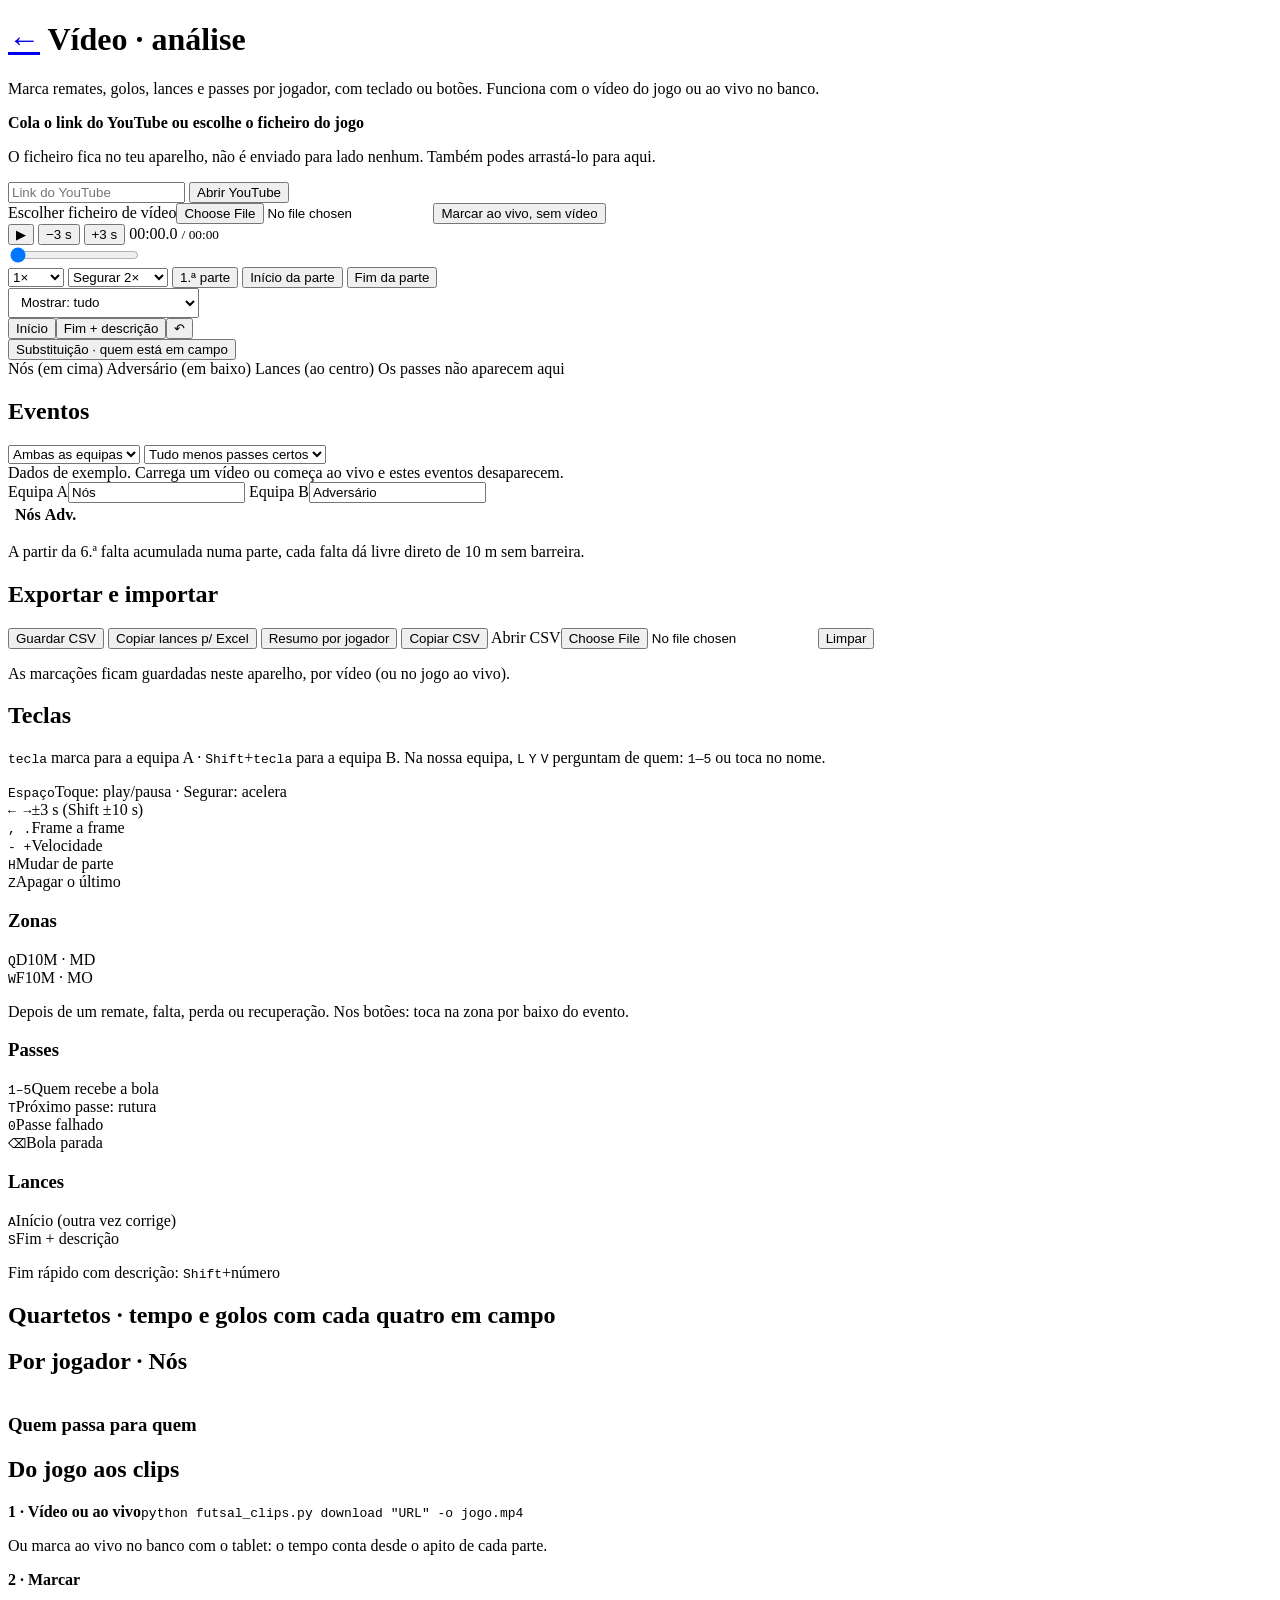
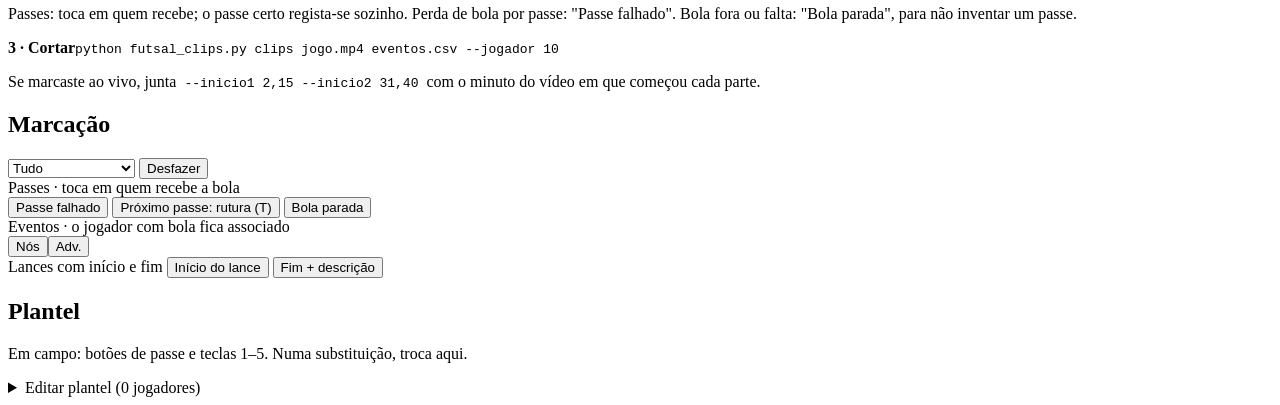
==== marcador.html @ a52cfd26 "Add files via upload" ====
<!doctype html><html lang="pt-PT"><head><meta charset=utf8><link rel="manifest" href="manifest.webmanifest"><meta name="theme-color" content="#0F7159"><link rel="icon" href="icons/icon.svg" type="image/svg+xml"><link rel="apple-touch-icon" href="icons/icon-192.png"><meta name=viewport content="width=device-width,initial-scale=1,viewport-fit=cover"><link rel="stylesheet" href="css/marcador.css"></head><body>
<title>Vídeo · Futsal Lab</title>
<link rel="preconnect" href="https://fonts.googleapis.com">
<link rel="preconnect" href="https://fonts.gstatic.com" crossorigin>
<link rel="stylesheet" href="https://fonts.googleapis.com/css2?family=Barlow+Condensed:wght@500;600;700&family=IBM+Plex+Mono:wght@400;500&family=IBM+Plex+Sans:wght@400;500;600&display=swap">



<div class="wrap">
  <header class="top">
    <h1><a href="index.html#/epoca" id="backApp" class="backapp" aria-label="Voltar ao Futsal Lab">←</a> Vídeo <span>· análise</span></h1>
    <p class="sub" id="jogoSub" hidden></p>
    <p class="sub" id="subTxt">Marca remates, golos, lances e passes por jogador, com teclado ou botões. Funciona com o vídeo do jogo ou ao vivo no banco.</p>
  </header>

  <div class="layout">
    <div class="maincol">
    <section class="panel" aria-label="Vídeo e marcação">
      <div class="stage" id="stage">
        <video id="vid" playsinline preload="metadata" hidden></video>
        <div id="yt" class="ytbox" hidden></div>
        <div class="drop" id="drop">
          <strong>Cola o link do YouTube ou escolhe o ficheiro do jogo</strong>
          <p>O ficheiro fica no teu aparelho, não é enviado para lado nenhum. Também podes arrastá-lo para aqui.</p>
          <div class="saved" id="savedList" hidden></div>
          <div class="row ytrow">
            <input id="ytIn" type="url" inputmode="url" placeholder="Link do YouTube" aria-label="Link do YouTube">
            <button class="primary" id="ytGo">Abrir YouTube</button>
          </div>
          <p class="ytmsg" id="ytMsg" hidden></p>
          <div class="row">
            <label class="btn primary" for="file">Escolher ficheiro de vídeo<input type="file" id="file" accept="video/*"></label>
            <button class="ghost" id="goLive">Marcar ao vivo, sem vídeo</button>
          </div>
        </div>
        <div class="livebox" id="liveBox" hidden>
          <div class="lbl" id="liveLbl">1.ª parte</div>
          <div class="big" id="liveClock">00:00</div>
          <div class="row">
            <button class="primary" id="start1">Iniciar 1.ª parte</button>
            <button class="primary" id="start2">Iniciar 2.ª parte</button>
            <button id="liveEnd">Terminar parte</button>
          </div>
          <p class="small" id="liveInfo">Carrega em "Iniciar" no apito inicial. O tempo conta desde aí, sem parar.</p>
          <div class="row">
            <button id="liveNew">Novo jogo</button>
            <button id="liveExit">Sair do modo ao vivo</button>
          </div>
          <div class="row" id="liveNewConfirm" hidden><span class="small">Apagar os eventos deste jogo ao vivo?</span><button id="liveNewYes">Apagar</button><button id="liveNewNo">Cancelar</button></div>
        </div>
        <div class="whobox" id="whoBox" hidden>
          <div class="q" id="whoQ">Falta · de quem?</div>
          <div class="row" id="whoCourt"></div>
          <div class="row" id="whoBench"></div>
          <div class="row"><button id="whoNone">Sem jogador (Esc)</button></div>
        </div>
        <div class="descbox" id="descBox" hidden>
          <input id="descIn" list="descList" placeholder="Descrição do lance (Enter guarda, Esc cancela)" autocomplete="off" aria-label="Descrição do lance">
          <datalist id="descList"></datalist>
          <button id="descOk" class="primary">Guardar</button>
        </div>
        <div class="flash" id="flash" style="opacity:0"><span class="dot" id="flashDot"></span><span id="flashTxt"></span></div>
      </div>

      <div class="transport" id="transport">
        <button class="icon" id="play" aria-label="Reproduzir ou pausar" title="Toque: play/pausa · Segurar: acelera">▶</button>
        <button id="back" title="Recuar 3 s (←)">−3 s</button>
        <button id="fwd" title="Avançar 3 s (→)">+3 s</button>
        <span class="clock" id="clock">00:00.0 <small>/ 00:00</small></span>
        <div class="grow"><input type="range" id="seek" min="0" max="1000" value="0" step="1" aria-label="Posição no vídeo"></div>
        <select id="speed" aria-label="Velocidade normal" title="Velocidade normal (- e +)">
          <option value="0.5">0,5×</option><option value="0.75">0,75×</option><option value="1" selected>1×</option><option value="1.5">1,5×</option><option value="2">2×</option>
        </select>
        <select id="holdSpeed" aria-label="Velocidade ao segurar Espaço" title="Velocidade enquanto seguras Espaço ou o botão ▶">
          <option value="1.5">Segurar 1,5×</option><option value="2" selected>Segurar 2×</option><option value="3">Segurar 3×</option><option value="4">Segurar 4×</option>
        </select>
        <button class="parte" id="parte" title="Mudar de parte (H)">1.ª parte</button>
        <button id="vIni" title="Regista o apito de início desta parte e quem está em campo">Início da parte</button>
        <button id="vFim" title="Regista o fim desta parte">Fim da parte</button>
      </div>

      <div class="qlance" id="qLance" aria-label="Lances (atalho)">
        <select id="qView" aria-label="O que mostrar" style="justify-self:start;min-height:30px;padding:4px 8px">
          <option value="tudo">Mostrar: tudo</option><option value="lances">Mostrar: só lances</option><option value="lev">Mostrar: lances + eventos</option><option value="sempasses">Mostrar: sem passes</option>
        </select>
        <div class="qrow"><button id="qIni" class="qini">Início</button><button id="qFim" class="qfim">Fim + descrição</button><button id="qUndo" aria-label="Desfazer" title="Desfazer">↶</button></div>
        <div class="qchips" id="qChips"></div>
        <button id="qSub" class="qsub">Substituição · quem está em campo</button>
      </div>
      <div class="timeline" id="timeline" aria-label="Linha temporal de eventos">
        <div class="axis"></div>
        <div id="ticks"></div>
        <div class="head" id="head" style="left:0"></div>
      </div>
      <div class="tl-legend">
        <span><i class="sw" style="background:var(--team-a)"></i><span id="lgA">Nós</span> (em cima)</span>
        <span><i class="sw" style="background:var(--team-b)"></i><span id="lgB">Adversário</span> (em baixo)</span>
        <span><i class="sw" style="background:var(--accent)"></i>Lances (ao centro)</span>
        <span>Os passes não aparecem aqui</span>
      </div>

    </section>


  <section class="panel" aria-label="Do Ao vivo" id="avPanel" hidden>
    <h2>Do Ao vivo · o que marcaste no banco, neste vídeo</h2>
    <p class="note" id="avNote"></p>
    <div id="avPartes" class="avpartes"></div>
    <div id="avList" class="avlist"></div>
    <div class="row"><button class="primary" id="avTrazer">Trazer para o Vídeo</button></div>
  </section>

  <section class="panel" aria-label="Eventos">
      <div class="logbar">
        <h2>Eventos <span id="count"></span></h2>
        <div class="filters">
          <select id="fTeam" aria-label="Filtrar equipa"><option value="">Ambas as equipas</option><option value="A">Nós</option><option value="B">Adversário</option></select>
          <select id="fType" aria-label="Filtrar evento">
            <option value="">Tudo menos passes certos</option><option value="_all">Tudo</option><option value="_shots">Só remates</option>
            <option value="passe">Passes certos</option><option value="passe_falhado">Passes falhados</option><option value="lance">Lances (início–fim)</option>
          </select>
        </div>
      </div>
      <div class="banner" id="sampleBanner">Dados de exemplo. Carrega um vídeo ou começa ao vivo e estes eventos desaparecem.</div>
      <div class="log"><table><tbody id="log"></tbody></table></div>
  </section>

  <div class="bottom">
      <section class="panel" aria-label="Estatísticas">
        <div class="teams">
          <label>Equipa A<input id="teamA" value="Nós" maxlength="24"></label>
          <label>Equipa B<input id="teamB" value="Adversário" maxlength="24"></label>
        </div>
        <table class="stats">
          <thead><tr><th></th><th class="ca" id="thA">Nós</th><th class="cb" id="thB">Adv.</th></tr></thead>
          <tbody id="stats"></tbody>
        </table>
        <p class="note">A partir da 6.ª falta acumulada numa parte, cada falta dá livre direto de 10 m sem barreira.</p>
      </section>

      <div class="stack">
      <section class="panel" aria-label="Exportar">
        <h2>Exportar e importar</h2>
        <div class="export">
          <button class="primary" id="exp">Guardar CSV</button>
          <button id="copyXL" title="Início | Fim | Descrição em m,ss, com o título na 1.ª linha">Copiar lances p/ Excel</button>
          <button id="expPJ" title="Uma linha por jogador, com as percentagens">Resumo por jogador</button>
          <button id="copy">Copiar CSV</button>
          <label class="btn" for="imp">Abrir CSV<input type="file" id="imp" accept=".csv,text/csv,text/plain"></label>
          <button id="clear">Limpar</button>
        </div>
        <div id="confirmClear" hidden class="banner">Apagar todos os eventos? <button id="clearYes">Apagar</button> <button id="clearNo">Cancelar</button></div>
        <p class="note" id="expMsg">As marcações ficam guardadas neste aparelho, por vídeo (ou no jogo ao vivo).</p>
        <textarea id="csvOut" hidden readonly aria-label="Texto exportado"></textarea>
      </section>
      <section class="panel" aria-label="Atalhos">
        <h2>Teclas</h2>
        <p class="note"><kbd>tecla</kbd> marca para a equipa A · <kbd>Shift</kbd>+<kbd>tecla</kbd> para a equipa B. Na nossa equipa, <kbd>L</kbd> <kbd>Y</kbd> <kbd>V</kbd> perguntam de quem: <kbd>1</kbd>–<kbd>5</kbd> ou toca no nome.</p>
        <div class="keys" id="keys"></div>
        <div class="keys">
          <div class="key nav"><kbd>Espaço</kbd>Toque: play/pausa · Segurar: acelera</div>
          <div class="key nav"><kbd>← →</kbd>±3 s (Shift ±10 s)</div>
          <div class="key nav"><kbd>, .</kbd>Frame a frame</div>
          <div class="key nav"><kbd>- +</kbd>Velocidade</div>
          <div class="key nav"><kbd>H</kbd>Mudar de parte</div>
          <div class="key nav"><kbd>Z</kbd>Apagar o último</div>
        </div>
        <h3 class="keys-sub">Zonas</h3>
        <div class="keys">
          <div class="key nav"><kbd>Q</kbd>D10M · MD</div>
          <div class="key nav"><kbd>W</kbd>F10M · MO</div>
        </div>
        <p class="note">Depois de um remate, falta, perda ou recuperação. Nos botões: toca na zona por baixo do evento.</p>
        <h3 class="keys-sub">Passes</h3>
        <div class="keys">
          <div class="key nav"><kbd>1–5</kbd>Quem recebe a bola</div>
          <div class="key nav"><kbd>T</kbd>Próximo passe: rutura</div>
          <div class="key nav"><kbd>0</kbd>Passe falhado</div>
          <div class="key nav"><kbd>⌫</kbd>Bola parada</div>
        </div>
        <h3 class="keys-sub">Lances</h3>
        <div class="keys">
          <div class="key nav"><kbd>A</kbd>Início (outra vez corrige)</div>
          <div class="key nav"><kbd>S</kbd>Fim + descrição</div>
        </div>
        <p class="note">Fim rápido com descrição: <kbd>Shift</kbd>+número</p>
        <div class="rapidas" id="rapidas"></div>
      </section>
      </div>
  </div>

  <section class="panel" aria-label="Quartetos">
    <h2>Quartetos · tempo e golos com cada quatro em campo</h2>
    <div class="scroll" id="qt"></div>
    <p class="note" id="qtNote"></p>
  </section>

  <section class="panel" aria-label="Por jogador">
    <h2>Por jogador · <span id="pjTeam">Nós</span></h2>
    <div class="pj">
      <div class="scroll"><table class="ptab"><thead><tr id="ptabHead"></tr></thead><tbody id="ptab"></tbody></table></div>
      <div>
        <h3 class="sub3">Quem passa para quem</h3>
        <div class="scroll" id="mx"></div>
        <p class="note" id="mxTop" style="margin-top:8px"></p>
      </div>
    </div>
  </section>

  <section class="panel" aria-label="Como usar">
    <h2>Do jogo aos clips</h2>
    <div class="workflow">
      <div><b>1 · Vídeo ou ao vivo</b><code>python futsal_clips.py download "URL" -o jogo.mp4</code><p>Ou marca ao vivo no banco com o tablet: o tempo conta desde o apito de cada parte.</p></div>
      <div><b>2 · Marcar</b><p>Passes: toca em quem recebe; o passe certo regista-se sozinho. Perda de bola por passe: "Passe falhado". Bola fora ou falta: "Bola parada", para não inventar um passe.</p></div>
      <div><b>3 · Cortar</b><code>python futsal_clips.py clips jogo.mp4 eventos.csv --jogador 10</code><p>Se marcaste ao vivo, junta <code style="display:inline;padding:0 4px">--inicio1 2,15 --inicio2 31,40</code> com o minuto do vídeo em que começou cada parte.</p></div>
    </div>
  </section>
    </div>

    <aside class="side" aria-label="Marcação">
      <section class="panel" aria-label="Botões de marcação">
      <div class="padhead">
        <div class="grp">
          <h2>Marcação</h2>
        </div>
        <div class="grp">
          <select id="padView" aria-label="O que mostrar">
            <option value="tudo">Tudo</option><option value="lances">Só lances</option><option value="lev">Lances + eventos</option><option value="sempasses">Sem passes</option>
          </select>
          <button id="undoBtn">Desfazer</button>
        </div>
      </div>

      <div class="pad" id="pad">
        <div class="pad-row" data-sec="passes">
          <span class="lab">Passes · toca em quem recebe a bola</span>
          <div class="holder" id="holderTxt"></div>
          <div class="pad-row" id="padPlayers" style="flex:1 1 100%"></div>
        </div>
        <div class="pad-row" data-sec="passes">
          <button class="bad wide" id="pFail">Passe falhado</button>
          <button class="wide" id="pRut" aria-pressed="false">Próximo passe: rutura (T)</button>
          <button class="wide" id="pStop">Bola parada</button>
        </div>
        <div class="pad-row" data-sec="eventos">
          <span class="lab">Eventos · o jogador com bola fica associado</span>
          <div class="seg" role="group" aria-label="Equipa">
            <button data-team="A" aria-pressed="true" id="tA">Nós</button><button data-team="B" aria-pressed="false" id="tB">Adv.</button>
          </div>
          <div class="pad-row" id="padEvents" style="flex:1 1 300px"></div>
        </div>
        <div class="pad-row" data-sec="lances">
          <span class="lab">Lances com início e fim</span>
          <button class="wide" id="pIni">Início do lance</button>
          <button class="wide" id="pFim">Fim + descrição</button>
          <div class="pad-row" id="padChips" style="flex:1 1 100%"></div>
        </div>
      </div>

      </section>

      <section class="panel" aria-label="Plantel">
        <h2>Plantel</h2>
        <p class="note">Em campo: botões de passe e teclas 1–5. Numa substituição, troca aqui.</p>
        <div class="court" id="court"></div>
        <details id="rosterDet">
          <summary>Editar plantel (<span id="rosterN">0</span> jogadores)</summary>
          <div class="roster" id="roster"></div>
          <div style="margin-top:8px"><button id="addP">Adicionar jogador</button></div>
        </details>
      </section>
    </aside>
  </div>
</div>

<script type="module" src="js/marcador/main.js"></script>

</body></html>
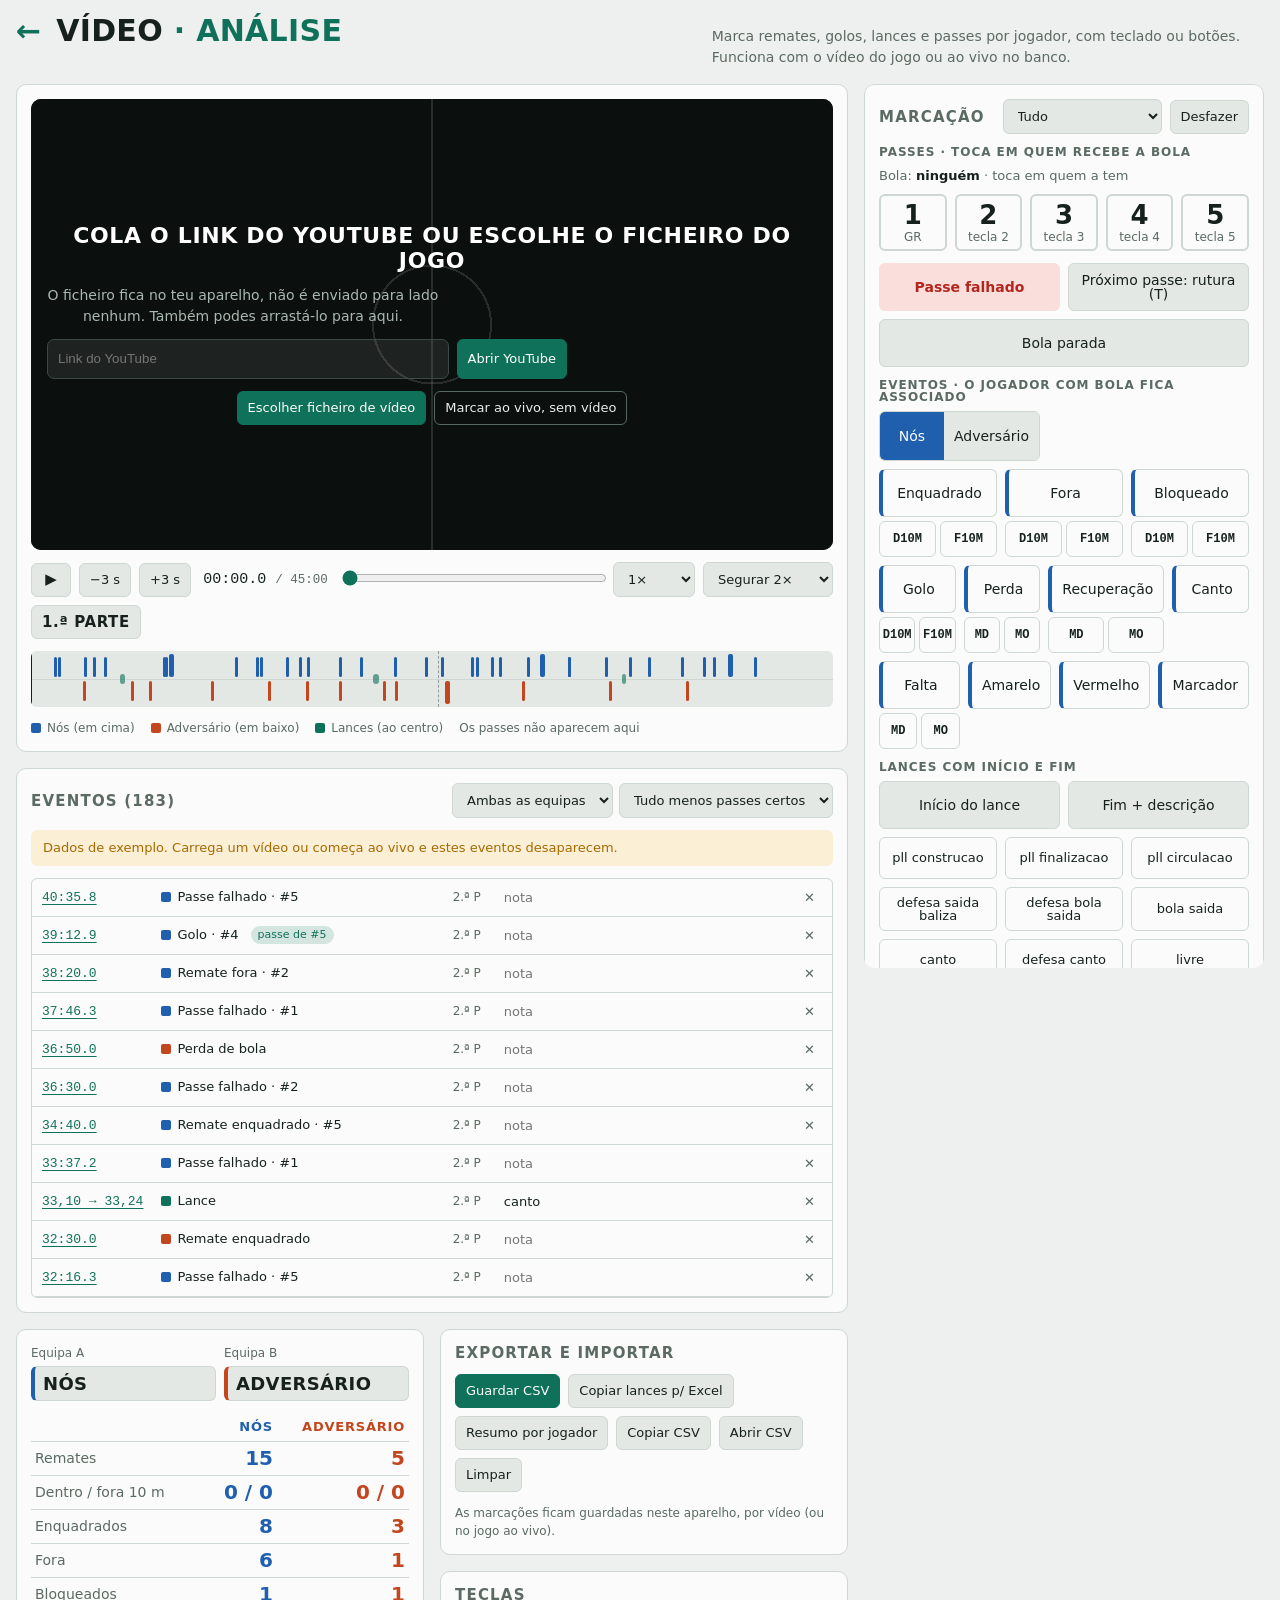
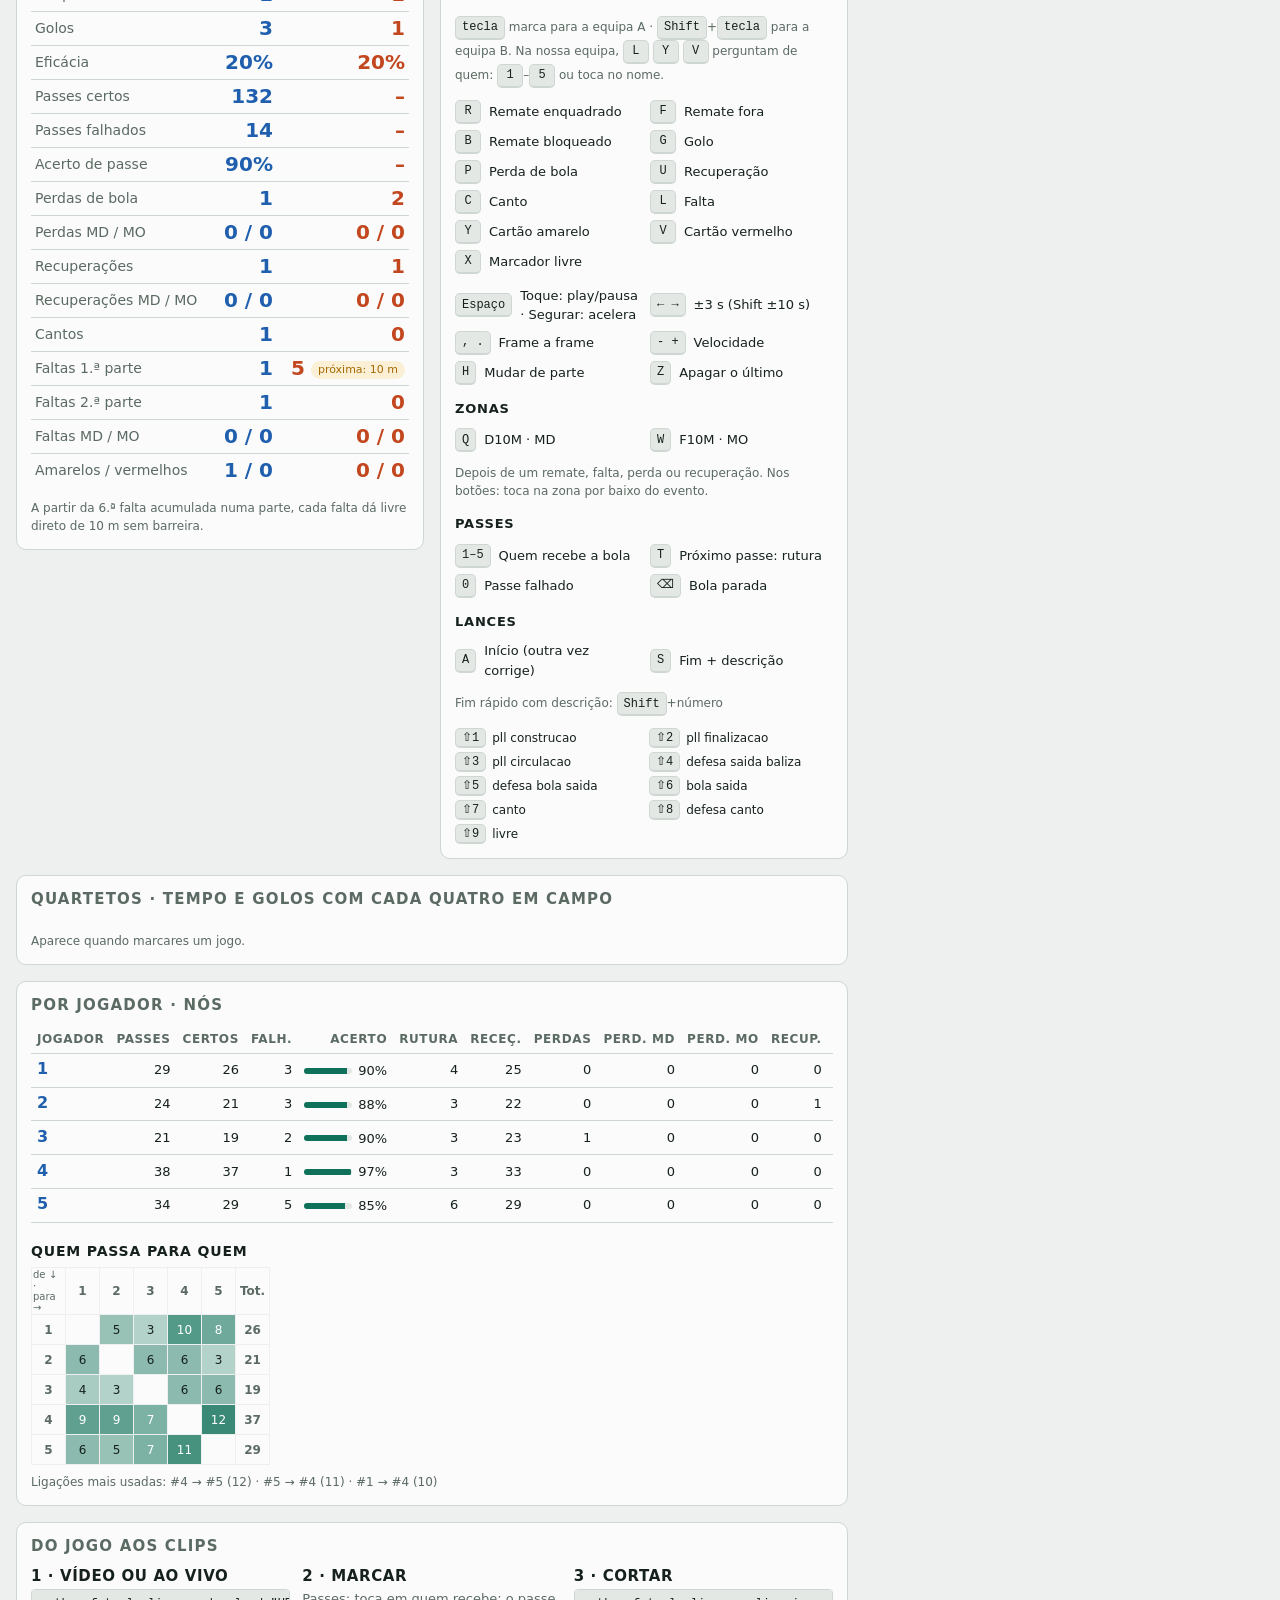
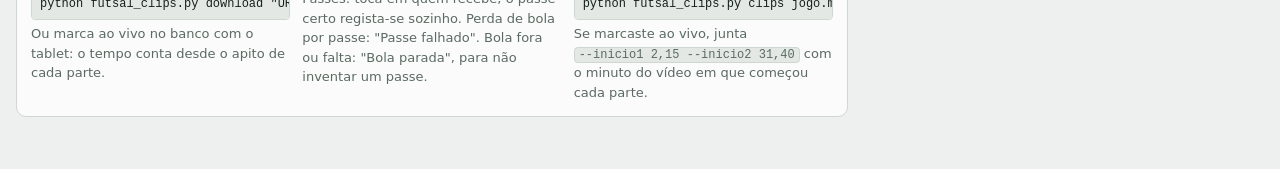
==== commit 2c74b480: "Add files via upload" ====
--- a/marcador.html
+++ b/marcador.html
@@ -1,4 +1,4 @@
-<!doctype html><html lang="pt-PT"><head><meta charset=utf8><link rel="manifest" href="manifest.webmanifest"><meta name="theme-color" content="#0F7159"><link rel="icon" href="icons/icon.svg" type="image/svg+xml"><link rel="apple-touch-icon" href="icons/icon-192.png"><meta name=viewport content="width=device-width,initial-scale=1,viewport-fit=cover"><link rel="stylesheet" href="css/marcador.css"></head><body>
+<!doctype html><html lang="pt-PT"><head><meta charset=utf8><link rel="manifest" href="manifest.webmanifest"><meta name="theme-color" content="#0B0B0B"><script>try{var t=localStorage.getItem('tema');if(t==='light'||t==='dark')document.documentElement.dataset.theme=t}catch(e){}</script><link rel="icon" href="icons/icon.svg" type="image/svg+xml"><link rel="apple-touch-icon" href="icons/icon-192.png"><meta name=viewport content="width=device-width,initial-scale=1,viewport-fit=cover"><link rel="stylesheet" href="css/marcador.css"></head><body>
 <title>Vídeo · Futsal Lab</title>
 <link rel="preconnect" href="https://fonts.googleapis.com">
 <link rel="preconnect" href="https://fonts.gstatic.com" crossorigin>
--- a/css/marcador.css
+++ b/css/marcador.css
@@ -0,0 +1,298 @@
+/* Marcador de vídeo (extraído do marcador.html, pela ordem original) */
+:root{color-scheme:light;box-sizing:border-box;padding-top:env(safe-area-inset-top,0px);padding-bottom:env(safe-area-inset-bottom,0px)}html{scroll-padding-top:env(safe-area-inset-top,0px)}body{margin:0;padding:0;font:14px -apple-system,BlinkMacSystemFont,sans-serif;background:#fff;color:#000}img{max-width:100%}[hidden]:not([hidden=until-found i]){display:none!important}
+
+:root{
+  --bg:#EDF0EE; --surface:#FAFBFA; --sunken:#E3E8E5; --ink:#16211D; --muted:#5B6A63; --line:#CFD7D2;
+  --accent:#0F7159; --accent-ink:#FFFFFF;
+  --team-a:#1F5FAE; --team-b:#C2461E; --warn:#A66A00; --warn-bg:#FBEFD5; --crit:#B3261E; --crit-bg:#F9DEDB;
+  --video-bg:#0B100E;
+  --display:"Barlow Condensed","Arial Narrow",system-ui,sans-serif;
+  --body:"IBM Plex Sans",system-ui,-apple-system,"Segoe UI",sans-serif;
+  --mono:"IBM Plex Mono",ui-monospace,"SFMono-Regular",Menlo,monospace;
+}
+@media (prefers-color-scheme: dark){
+  :root:not([data-theme="light"]){
+    color-scheme:dark;
+    --bg:#0E1412; --surface:#161F1C; --sunken:#1D2824; --ink:#E4EBE7; --muted:#95A59D; --line:#2B3833;
+    --accent:#3DBB94; --accent-ink:#06120E;
+    --team-a:#6EA6EE; --team-b:#F07B52; --warn:#E7B04A; --warn-bg:#3A2D10; --crit:#F2877F; --crit-bg:#3C1B19;
+    --video-bg:#050807;
+  }
+}
+:root[data-theme="dark"]{
+  color-scheme:dark;
+  --bg:#0E1412; --surface:#161F1C; --sunken:#1D2824; --ink:#E4EBE7; --muted:#95A59D; --line:#2B3833;
+  --accent:#3DBB94; --accent-ink:#06120E;
+  --team-a:#6EA6EE; --team-b:#F07B52; --warn:#E7B04A; --warn-bg:#3A2D10; --crit:#F2877F; --crit-bg:#3C1B19;
+  --video-bg:#050807;
+}
+*{box-sizing:border-box}
+[hidden]{display:none!important}
+body{background:var(--bg);color:var(--ink);font:14px/1.5 var(--body);padding-inline:16px;padding-block:16px 32px}
+.wrap{max-width:1360px;margin:0 auto;display:grid;gap:16px}
+header.top{display:flex;flex-wrap:wrap;align-items:baseline;justify-content:space-between;gap:8px 24px}
+h1{font:700 30px/1 var(--display);letter-spacing:.01em;margin:0;text-transform:uppercase}
+h1 span{color:var(--accent)}
+.sub{color:var(--muted);margin:0;max-width:62ch}
+h2{font:600 15px/1.2 var(--display);letter-spacing:.08em;text-transform:uppercase;margin:0;color:var(--muted)}
+.layout{display:grid;grid-template-columns:minmax(0,1fr) 400px;gap:16px;align-items:start}
+@media (max-width:980px){.layout{grid-template-columns:minmax(0,1fr)}}
+.bottom{display:grid;grid-template-columns:minmax(0,1fr) minmax(0,1fr);gap:16px;align-items:start}
+@media (max-width:1250px){.bottom{grid-template-columns:minmax(0,1fr)}}
+.stack{display:grid;gap:16px}
+.maincol{display:grid;gap:16px;min-width:0}
+.panel{background:var(--surface);border:1px solid var(--line);border-radius:10px;padding:14px;display:grid;gap:12px}
+.side{display:grid;gap:12px;position:sticky;top:calc(env(safe-area-inset-top,0px) + 8px);max-height:calc(100vh - 16px);overflow:auto;overscroll-behavior:contain;border-radius:10px}
+@media (max-width:980px){.side{position:static;max-height:none;overflow:visible}}
+/* Ecrãs estreitos: vídeo → botões → resto (o painel de marcação não pode ficar no fundo da página) */
+@media (max-width:980px){
+  .maincol{display:contents}
+  .maincol > *,.side{min-width:0}
+  .maincol > :first-child{order:1}
+  .side{order:2}
+  .maincol > :not(:first-child){order:3}
+}
+/* Telemóvel/tablet ao alto: o vídeo fica preso no topo e os botões passam por baixo */
+@media (max-width:980px) and (orientation:portrait){
+  .maincol > :first-child{position:sticky;top:0;z-index:20;padding:8px;gap:8px;border-radius:0 0 10px 10px;box-shadow:0 8px 14px -10px rgba(0,0,0,.5)}
+  .maincol > :first-child .tl-legend{display:none}
+  .maincol > :first-child .timeline{height:26px}
+  .maincol > :first-child .transport{gap:6px}
+  .maincol > :first-child .transport button,.maincol > :first-child .transport select{min-height:32px;padding:6px 8px}
+  .layout{gap:10px}
+}
+/* Telemóvel deitado: vídeo à esquerda, botões à direita */
+@media (max-width:980px) and (orientation:landscape) and (min-width:560px){
+  .layout{grid-template-columns:minmax(0,1fr) minmax(250px,42%)}
+  .maincol{display:grid}
+  .side{position:sticky;top:0;max-height:100vh;overflow:auto}
+  .maincol > :first-child .tl-legend{display:none}
+  .pl{flex-basis:44px}
+}
+@media (orientation:landscape) and (max-height:500px){header.top{display:none}}
+
+/* player */
+.stage{position:relative;background:var(--video-bg);border-radius:10px;overflow:hidden;aspect-ratio:16/9;max-width:100%}
+video{width:100%;height:100%;display:block;object-fit:contain;background:var(--video-bg)}
+.drop{position:absolute;inset:0;display:grid;place-content:center;gap:12px;text-align:center;color:#DCE5E0;padding:16px;
+  background:repeating-linear-gradient(90deg,transparent 0 calc(50% - 1px),rgba(255,255,255,.12) calc(50% - 1px) calc(50% + 1px),transparent calc(50% + 1px)),
+  radial-gradient(circle at 50% 50%,transparent 0 58px,rgba(255,255,255,.12) 58px 60px,transparent 60px),#0B100E}
+.drop.over{outline:3px dashed var(--accent);outline-offset:-10px}
+.drop p{margin:0;max-width:44ch;color:#A9B8B1}
+.drop strong{font:600 22px/1.1 var(--display);text-transform:uppercase;letter-spacing:.03em;color:#fff}
+.flash{position:absolute;left:12px;top:12px;padding:6px 10px;border-radius:6px;background:rgba(10,14,12,.82);color:#fff;font:600 16px/1.2 var(--display);letter-spacing:.03em;text-transform:uppercase;display:flex;gap:8px;align-items:center;pointer-events:none;transition:opacity .25s}
+.flash .dot{width:10px;height:10px;border-radius:50%}
+@media (prefers-reduced-motion:reduce){.flash{transition:none}}
+
+.transport{display:flex;flex-wrap:wrap;gap:8px;align-items:center}
+button,select,.btn{font:500 13px/1 var(--body);color:var(--ink);background:var(--sunken);border:1px solid var(--line);border-radius:6px;padding:8px 10px;cursor:pointer;min-height:34px}
+button:hover,.btn:hover{border-color:var(--muted)}
+button:focus-visible,select:focus-visible,input:focus-visible,.btn:focus-within{outline:2px solid var(--accent);outline-offset:1px}
+button.primary,.btn.primary{background:var(--accent);color:var(--accent-ink);border-color:var(--accent)}
+button.icon{width:40px;padding:0;display:grid;place-content:center;font-size:15px}
+.clock{font:500 15px/1 var(--mono);font-variant-numeric:tabular-nums;padding-inline:4px;white-space:nowrap}
+.clock small{color:var(--muted)}
+.grow{flex:1 1 160px}
+input[type=range]{width:100%;accent-color:var(--accent)}
+.parte{font-family:var(--display);font-weight:600;font-size:15px;letter-spacing:.04em;text-transform:uppercase}
+.btn input{position:absolute;width:1px;height:1px;opacity:0;pointer-events:none}
+.btn{position:relative;display:inline-flex;align-items:center}
+
+.timeline{position:relative;height:56px;background:var(--sunken);border-radius:6px;cursor:pointer;overflow:hidden}
+.timeline .axis{position:absolute;left:0;right:0;top:50%;height:1px;background:var(--line)}
+.timeline .half{position:absolute;top:0;bottom:0;width:0;border-left:1px dashed var(--muted);opacity:.6}
+.timeline .head{position:absolute;top:0;bottom:0;width:2px;background:var(--ink);transform:translateX(-1px);pointer-events:none}
+.tick{position:absolute;width:3px;border-radius:2px;transform:translateX(-1px)}
+.tick.a{background:var(--team-a);top:6px;height:calc(50% - 8px)}
+.tick.b{background:var(--team-b);bottom:6px;height:calc(50% - 8px)}
+.tick.goal{width:5px;transform:translateX(-2px);top:3px;height:calc(50% - 5px)}
+.tick.b.goal{top:auto;bottom:3px}
+.tick.lance{background:var(--accent);opacity:.6;top:calc(50% - 5px);height:10px;min-width:3px;border-radius:3px;transform:none;width:auto}
+.descbox{position:absolute;left:50%;bottom:16px;transform:translateX(-50%);width:min(520px,calc(100% - 24px));display:flex;gap:6px;padding:8px;background:rgba(10,14,12,.92);border:1px solid #3a4a44;border-radius:8px}
+.descbox input{flex:1;min-width:0;font:15px var(--body);color:#fff;background:#1b2521;border:1px solid #4a5a54;border-radius:5px;padding:8px 10px}
+.keys-sub{font:600 13px/1.2 var(--display);letter-spacing:.06em;text-transform:uppercase;margin:4px 0 0}
+.rapidas{display:grid;grid-template-columns:repeat(2,minmax(0,1fr));gap:4px 10px;font-size:12px}
+.rapidas span{display:flex;gap:6px;align-items:center;min-width:0;overflow:hidden;white-space:nowrap;text-overflow:ellipsis}
+.rapidas kbd{min-width:20px;height:20px}
+.tl-legend{display:flex;gap:16px;flex-wrap:wrap;color:var(--muted);font-size:12px}
+.sw{display:inline-block;width:10px;height:10px;border-radius:2px;margin-right:6px;vertical-align:-1px}
+
+/* teams + stats */
+.teams{display:grid;grid-template-columns:1fr 1fr;gap:8px}
+.teams label{display:grid;gap:4px;font-size:12px;color:var(--muted)}
+.teams input{font:600 18px/1.2 var(--display);letter-spacing:.02em;text-transform:uppercase;color:var(--ink);background:var(--sunken);border:1px solid var(--line);border-radius:6px;padding:6px 8px;border-left:4px solid var(--team-a);width:100%}
+.teams label:last-child input{border-left-color:var(--team-b)}
+table{border-collapse:collapse;width:100%}
+.stats td,.stats th{padding:6px 4px;border-bottom:1px solid var(--line);text-align:right;font-variant-numeric:tabular-nums}
+.stats th{font:600 13px/1.2 var(--display);letter-spacing:.06em;text-transform:uppercase}
+.stats th:first-child,.stats td:first-child{text-align:left;color:var(--muted);font-weight:400}
+.stats td.n{font:600 20px/1 var(--display)}
+.stats tr:last-child td{border-bottom:0}
+.stats .ca{color:var(--team-a)} .stats .cb{color:var(--team-b)}
+.pill{display:inline-block;font:500 11px/1.4 var(--body);padding:1px 7px;border-radius:99px;margin-left:6px;vertical-align:2px;white-space:nowrap}
+.pill.warn{background:var(--warn-bg);color:var(--warn)}
+.pill.crit{background:var(--crit-bg);color:var(--crit)}
+.note{font-size:12px;color:var(--muted);margin:0}
+
+/* keys */
+.keys{display:grid;grid-template-columns:repeat(2,minmax(0,1fr));gap:6px 12px}
+.key{display:flex;align-items:center;gap:8px;font-size:13px;min-width:0}
+kbd{font:500 12px/1 var(--mono);min-width:26px;height:24px;padding:0 6px;display:inline-grid;place-content:center;border:1px solid var(--line);border-bottom-width:2px;border-radius:5px;background:var(--sunken);color:var(--ink);flex:none}
+.key.nav kbd{min-width:auto}
+
+/* log */
+.logbar{display:flex;flex-wrap:wrap;gap:8px;align-items:center;justify-content:space-between}
+.logbar .filters{display:flex;gap:6px;flex-wrap:wrap}
+.log{max-height:420px;overflow:auto;border:1px solid var(--line);border-radius:6px}
+.log table{font-size:13px}
+.log td{padding:6px 8px;border-bottom:1px solid var(--line);vertical-align:middle}
+.log tr:last-child td{border-bottom:0}
+.log .t{font:500 13px var(--mono);font-variant-numeric:tabular-nums;white-space:nowrap;background:none;border:0;padding:4px 2px;min-height:0;color:var(--accent);text-decoration:underline;text-underline-offset:3px}
+.log .ev{display:flex;align-items:center;gap:6px;white-space:nowrap}
+.log .ev .sw{margin:0}
+.log .pt{color:var(--muted);font-size:12px;white-space:nowrap}
+.log input{width:100%;min-width:80px;font:13px var(--body);color:var(--ink);background:transparent;border:1px solid transparent;border-radius:4px;padding:4px 6px}
+.log input:hover{border-color:var(--line)}
+.log .del{min-height:0;padding:4px 8px;background:none;border-color:transparent;color:var(--muted)}
+.log .del:hover{color:var(--crit);border-color:var(--line)}
+.empty{padding:20px;color:var(--muted);text-align:center}
+.banner{background:var(--warn-bg);color:var(--warn);padding:8px 12px;border-radius:6px;font-size:13px}
+.export{display:flex;gap:8px;flex-wrap:wrap}
+textarea{width:100%;min-height:140px;font:12px/1.4 var(--mono);color:var(--ink);background:var(--sunken);border:1px solid var(--line);border-radius:6px;padding:8px}
+.workflow{display:grid;grid-template-columns:repeat(3,minmax(0,1fr));gap:12px}
+@media (max-width:720px){.workflow{grid-template-columns:1fr}}
+.workflow div{display:grid;gap:4px;align-content:start}
+.workflow b{font:600 15px/1.2 var(--display);letter-spacing:.04em;text-transform:uppercase}
+.workflow code{font:12px/1.4 var(--mono);background:var(--sunken);border:1px solid var(--line);border-radius:4px;padding:6px 8px;display:block;overflow-x:auto;white-space:pre}
+.workflow p{margin:0;color:var(--muted);font-size:13px}
+
+/* live mode */
+.stage.live{aspect-ratio:auto;background:#0B100E}
+.stage.live .flash{top:auto;bottom:12px}
+.livebox{display:grid;place-content:center;gap:10px;text-align:center;color:#E6EEEA;padding:16px;min-height:180px}
+.livebox .lbl{font:600 18px/1 var(--display);letter-spacing:.08em;text-transform:uppercase;color:#9FB1A9}
+.livebox .big{font:500 clamp(44px,8vw,84px)/1 var(--mono);font-variant-numeric:tabular-nums;letter-spacing:-.02em}
+.livebox .row{display:flex;gap:8px;justify-content:center;flex-wrap:wrap}
+.livebox button{background:#1d2824;color:#E6EEEA;border-color:#3a4a44;min-height:44px;padding-inline:14px}
+.livebox button.primary{background:#3DBB94;color:#06120E;border-color:#3DBB94}
+.livebox button:disabled{opacity:.55;cursor:default}
+.livebox .small{font-size:12px;color:#9FB1A9;margin:0}
+.drop .row{display:flex;gap:8px;justify-content:center;flex-wrap:wrap}
+.drop .saved{font-size:12px;line-height:1.5;color:#C9D6D0;background:rgba(255,255,255,.06);border-radius:6px;padding:8px 10px;max-width:52ch;text-align:left;justify-self:center}
+.drop .saved b{color:#fff}
+.drop .ghost{background:transparent;color:#E6EEEA;border-color:#56675F}
+@media (max-width:600px){.drop{gap:8px;padding:10px}.drop strong{font-size:17px}.drop p{display:none}.drop .saved{font-size:11px;padding:6px 8px}}
+
+/* touch pad */
+.padhead{display:flex;flex-wrap:wrap;gap:8px;align-items:center;justify-content:space-between}
+.padhead .grp{display:flex;gap:8px;flex-wrap:wrap;align-items:center}
+.pad{display:grid;gap:12px}
+.pad-row{display:flex;flex-wrap:wrap;gap:8px;align-items:stretch}
+/* o que mostrar no painel */
+.side[data-view="lances"] [data-sec="passes"],.side[data-view="lances"] [data-sec="eventos"],.side[data-view="lances"] [aria-label="Plantel"],
+.side[data-view="lev"] [data-sec="passes"],.side[data-view="sempasses"] [data-sec="passes"]{display:none}
+.side[data-view="lances"] [data-sec="lances"],.side[data-view="lev"] [data-sec="lances"]{order:-1}
+.side[data-view="lances"] #pIni,.side[data-view="lances"] #pFim{min-height:64px;font-size:17px;font-weight:600}
+.side[data-view="lances"] #pIni{background:var(--accent);color:var(--accent-ink);border-color:var(--accent)}
+.side[data-view="lances"] .chip{min-height:52px!important;font-size:15px!important}
+.lance-open{outline:3px solid var(--accent);outline-offset:2px}
+/* barra de lances no topo fixo (telemóvel ao alto, vistas com lances) */
+.qlance{display:none}
+.qrow{display:grid;grid-template-columns:1fr 1fr 48px;gap:6px}
+.qlance button{touch-action:manipulation;-webkit-user-select:none;user-select:none}
+.qrow button{min-height:48px;font-size:16px;font-weight:600}
+.qini{background:var(--accent);color:var(--accent-ink);border-color:var(--accent)}
+.qchips{display:grid;grid-template-columns:repeat(3,minmax(0,1fr));gap:5px}
+.qchips button{min-height:38px;padding:4px;font-size:12.5px;line-height:1.15;background:var(--surface)}
+@media (max-width:980px) and (orientation:portrait){
+  body[data-view="lances"] .qlance,body[data-view="lev"] .qlance{display:grid;gap:6px}
+  body[data-view="lances"] .side [data-sec="lances"],body[data-view="lev"] .side [data-sec="lances"]{display:none}
+  body[data-view="lances"] .side{display:none}
+  body[data-view="lances"] .maincol > :first-child .timeline{height:18px}
+}
+.pad button{min-height:48px;touch-action:manipulation;font-size:14px;-webkit-user-select:none;user-select:none}
+.pad .lab{flex-basis:100%;font:600 12px/1 var(--display);letter-spacing:.08em;text-transform:uppercase;color:var(--muted)}
+.pl{flex:1 1 56px;display:grid;justify-items:center;align-content:center;gap:3px;padding:6px;background:var(--surface);border:2px solid var(--line)}
+.pl b{font:700 26px/1 var(--display)}
+.pl span{font-size:12px;color:var(--muted);max-width:100%;overflow:hidden;text-overflow:ellipsis;white-space:nowrap}
+.pl.has{border-color:var(--team-a);box-shadow:inset 0 0 0 2px var(--team-a)}
+.pl.has b{color:var(--team-a)}
+.pl.empty{opacity:.5}
+.bad{background:var(--crit-bg);color:var(--crit);border-color:transparent;font-weight:600}
+.pad .wide{flex:1 1 120px}
+button[aria-pressed="true"]{background:var(--ink);color:var(--bg);border-color:var(--ink)}
+.seg{display:inline-flex;border:1px solid var(--line);border-radius:6px;overflow:hidden;flex:none;align-self:flex-start}
+.seg button{border:0;border-radius:0;min-width:64px}
+.seg button[data-team="A"][aria-pressed="true"]{background:var(--team-a);color:#fff}
+.seg button[data-team="B"][aria-pressed="true"]{background:var(--team-b);color:#fff}
+.evg{flex:1 1 76px;display:grid;gap:4px;align-content:start}
+.evb{width:100%;background:var(--surface);border-left:4px solid var(--team-a)}
+.pad.teamB .evb{border-left-color:var(--team-b)}
+.zn{display:grid;grid-template-columns:1fr 1fr;gap:4px}
+.pad .zn button{min-height:36px;padding:4px 2px;font:600 12px/1 var(--mono);background:var(--surface)}
+.chip{flex:1 1 100px;min-height:42px!important;font-size:13px!important;background:var(--surface)}
+.holder{font-size:13px;color:var(--muted);flex-basis:100%}
+.holder b{color:var(--ink)}
+.modepill{font:500 12px/1 var(--body);padding:6px 10px;border-radius:99px;background:var(--sunken);border:1px solid var(--line);color:var(--muted)}
+.modepill b{color:var(--ink)}
+
+/* plantel */
+.court{display:grid;grid-template-columns:repeat(5,minmax(0,1fr));gap:6px}
+.court label{display:grid;gap:3px;font-size:11px;color:var(--muted);text-align:center}
+.court select{width:100%;padding:6px 4px;min-height:36px}
+details summary{cursor:pointer;font-size:13px;color:var(--accent);padding-block:4px}
+.roster{display:grid;gap:6px;margin-top:8px}
+.rrow{display:grid;grid-template-columns:56px minmax(0,1fr) auto;gap:6px}
+.rrow input{font:13px var(--body);color:var(--ink);background:var(--sunken);border:1px solid var(--line);border-radius:5px;padding:6px 8px;min-width:0}
+.rrow input:first-child{font-family:var(--mono);text-align:center}
+
+/* por jogador */
+.pj{display:grid;grid-template-columns:minmax(0,1.25fr) minmax(0,1fr);gap:20px;align-items:start}
+@media (max-width:1500px){.pj{grid-template-columns:minmax(0,1fr)}}
+.scroll{overflow-x:auto}
+.ptab{font-size:13px;font-variant-numeric:tabular-nums}
+.qsub{min-height:40px;font-weight:600}
+.backapp{color:var(--accent);text-decoration:none;margin-right:4px}
+.qt td.pos{color:var(--accent);font-weight:600}.qt td.neg{color:var(--crit);font-weight:600}
+.ptab th,.ptab td{padding:6px 6px;border-bottom:1px solid var(--line);text-align:right;white-space:nowrap}
+.ptab th{font:600 12px/1.2 var(--display);letter-spacing:.05em;text-transform:uppercase;color:var(--muted)}
+.ptab th:first-child,.ptab td:first-child{text-align:left}
+.ptab td:first-child b{font:700 16px/1 var(--display);color:var(--team-a);margin-right:6px}
+.acc{display:inline-flex;align-items:center;gap:6px}
+.acc i{display:inline-block;width:48px;height:6px;border-radius:3px;background:var(--sunken);position:relative;overflow:hidden}
+.acc i::after{content:"";position:absolute;inset:0 auto 0 0;width:var(--w);background:var(--accent)}
+.mx{font-size:12px;font-variant-numeric:tabular-nums;width:auto}
+.mx th,.mx td{width:34px;height:30px;text-align:center;border:1px solid var(--bg)}
+.mx th{font:600 12px/1 var(--display);color:var(--muted)}
+.mx td.tot{font-weight:600;color:var(--muted);background:none}
+.mx .corner{font:500 10px/1.1 var(--body);text-align:left;width:auto;padding-right:6px}
+.pill.ok{background:color-mix(in srgb,var(--accent) 16%,transparent);color:var(--accent)}
+/* de quem? (faltas e cartões) */
+.whobox{position:absolute;left:8px;right:8px;bottom:8px;display:grid;gap:8px;padding:10px;background:rgba(10,14,12,.94);border:1px solid #3a4a44;border-radius:8px;color:#E6EEEA;max-height:calc(100% - 16px);overflow:auto}
+.whobox .q{font:600 16px/1.2 var(--display);letter-spacing:.04em;text-transform:uppercase}
+.whobox .row{display:flex;flex-wrap:wrap;gap:6px}
+.whobox button{background:#1d2824;color:#E6EEEA;border-color:#3a4a44;min-height:40px;touch-action:manipulation}
+.whobox button.court{border-color:#6EA6EE}
+.whobox button kbd{background:#0B100E;color:#9FB1A9;border-color:#3a4a44;min-width:20px;height:20px;margin-right:6px}
+.stage.live .whobox{position:relative;left:auto;right:auto;bottom:auto;margin:0 8px 8px}
+h3.sub3{font:600 14px/1.2 var(--display);letter-spacing:.06em;text-transform:uppercase;margin:0 0 8px}
+
+/* YouTube no mesmo sítio do vídeo */
+.ytbox{width:100%;height:100%}
+.ytbox iframe{width:100%;height:100%;border:0;display:block}
+.drop .ytrow{flex-wrap:nowrap;width:min(100%,520px)}
+.drop .ytrow input{flex:1;min-width:0;background:rgba(255,255,255,.08);color:inherit;border:1px solid #3a4a44;border-radius:7px;padding:9px 10px;min-height:40px}
+.drop .ytmsg{max-width:520px;margin:0;color:#F2C94C;font-size:13px;line-height:1.4}
+
+/* Do Ao vivo */
+.avpartes{display:grid;gap:6px}
+.avp{display:flex;flex-wrap:wrap;gap:8px;align-items:center;font-size:14px}
+.avp .adj{display:inline-flex;gap:4px;align-items:center;margin-left:auto}
+.avp .adj button{min-height:30px;padding:2px 8px}
+button.link{background:none;border:0;padding:0;min-height:0;color:var(--accent);text-decoration:underline;font:inherit;cursor:pointer}
+.avlist{display:grid;gap:4px;max-height:320px;overflow:auto}
+.avi{display:grid;grid-template-columns:auto auto auto 1fr;gap:8px;align-items:center;justify-content:start;text-align:left;min-height:38px;padding:6px 10px}
+.avi .t{font-family:var(--mono);font-variant-numeric:tabular-nums}
+.avi .dot{width:10px;height:10px;border-radius:50%}
+.avi .muted{color:var(--muted);overflow:hidden;text-overflow:ellipsis;white-space:nowrap}
+button:disabled{opacity:.5;cursor:default}
